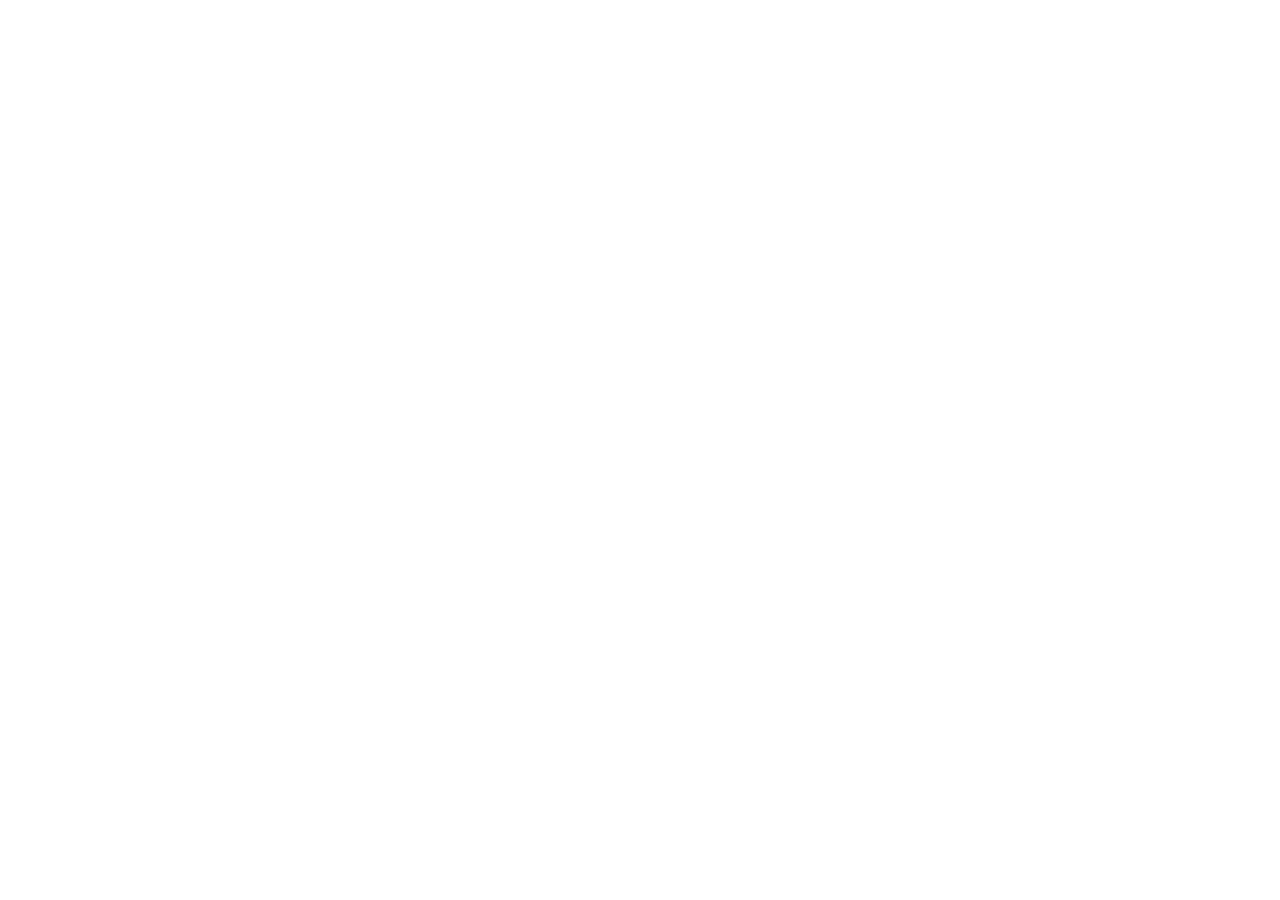
==== L10/index.html @ fbd33849 "first commit" ====
<!DOCTYPE html>
<html lang="en">
<head>
  <meta charset="UTF-8">
  <meta name="viewport" content="width=device-width, initial-scale=1.0">
  <link rel="stylesheet" href="style/main.css">
  <title>Document</title>
</head>
<body>
  
</body>
</html>
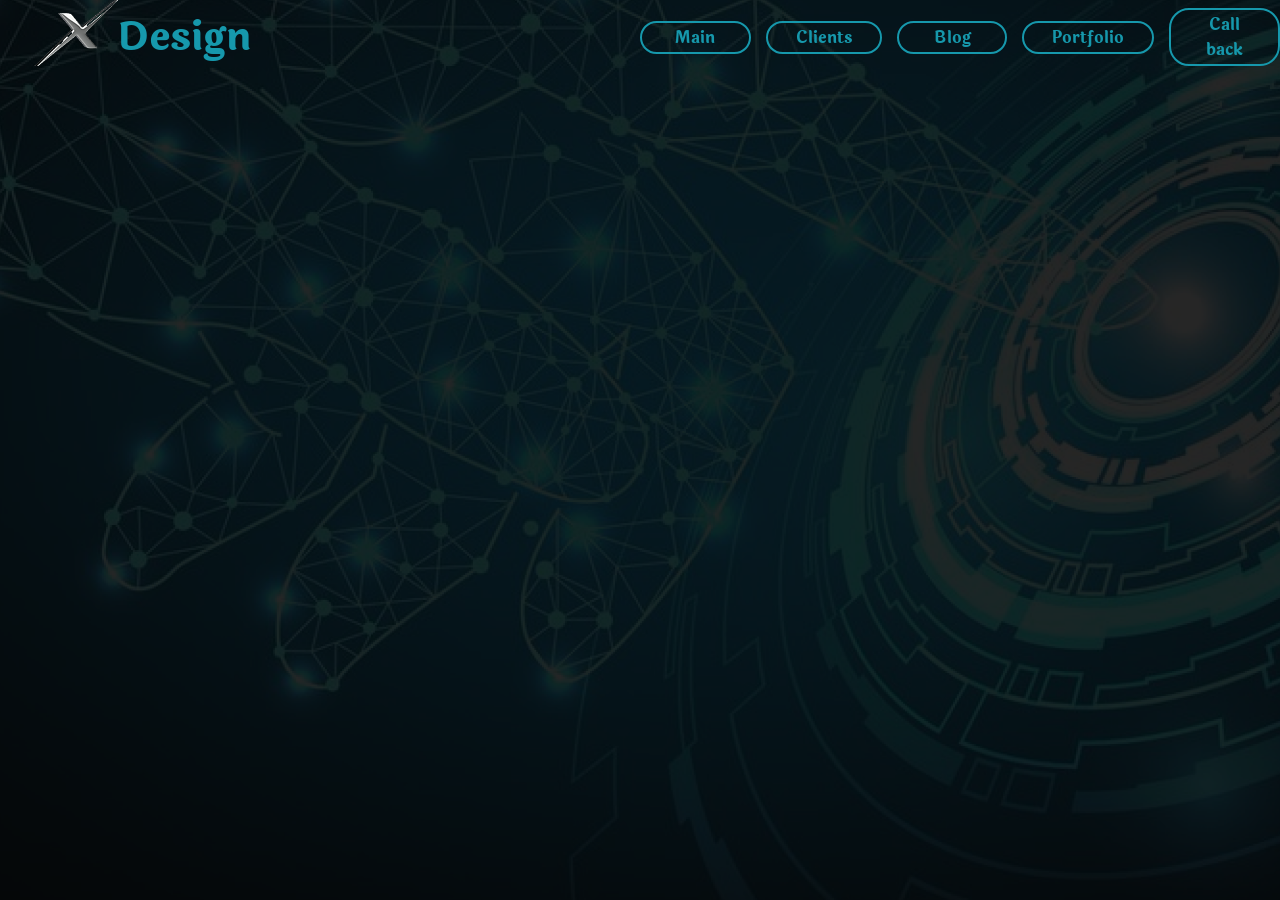
==== commit 4d6a6c0c: "first commit" ====
--- a/L10/index.html
+++ b/L10/index.html
@@ -3,10 +3,38 @@
 <head>
   <meta charset="UTF-8">
   <meta name="viewport" content="width=device-width, initial-scale=1.0">
+  <title>Document</title>
   <link rel="stylesheet" href="style/main.css">
-  <title>Document</title>
+
 </head>
 <body>
-  
+    <header class="header fl">
+      <div class="logo-box fl">
+        <img src="image/rh-production-55c0cf78365529-5ca30bbf4cc73-removebg-preview (2) 1.png" alt="" class="logo-img">
+        <h1 class="logo-text">Design</h1>
+      </div>
+      <div class="nav-box">
+        <nav>
+          <ul class="nav-list fl">
+            <li class="nav-item">
+              <a href="" class="nav-link">Main</a>
+            </li>
+            <li class="nav-item">
+              <a href="" class="nav-link">Clients</a>
+            </li>
+            <li class="nav-item">
+              <a href="" class="nav-link">Blog</a>
+            </li>
+            <li class="nav-item">
+              <a href="" class="nav-link">Portfolio</a>
+            </li>
+            <li class="nav-item">
+              <a href="" class="nav-link">Call back</a>
+            </li>
+          </ul>
+        </nav>
+      </div>
+    </header>
+    <main></main>
 </body>
 </html>
--- a/L10/style/main.css
+++ b/L10/style/main.css
@@ -0,0 +1,69 @@
+*{
+    margin: 0;
+    padding: 0;
+}
+
+:root{
+    --dk-font-color: #1698AC;
+    --it--font-color: #FFFFFF;
+}
+
+body{
+    font-family: laila;
+    margin: 0;
+    background: url(../image/Прототип.png);
+}
+
+.fl{
+    display: flex;
+    align-items: center;
+}
+
+.header{
+    justify-content: space-between;
+
+}
+
+.logo-box,
+.nav-box{
+    flex: 1;
+}
+
+.nav-list{
+    list-style: none;
+    gap: 15px;
+    
+}
+
+.logo-text,
+.nav-link{
+    color: var(--dk-font-color);
+    text-decoration: none;
+}
+
+.logo-text{
+    font-weight: 600;
+    font-size: 40px;
+    position: relative;
+    left: -40px;
+    
+}
+
+.nav-item{
+    border: 2px solid var(--dk-font-color);
+    border-radius: 20px;
+    padding: 2px 28px;
+    flex: 1;
+    text-align: center;
+    
+}
+
+.nav-item:hover{
+    border: 2px solid var(--it--font-color);
+    background-color: var(--dk-font-color);
+}
+
+@font-face {
+    font-family: Laila;
+    src: url(../fonts/Laila-Bold.ttf);
+}
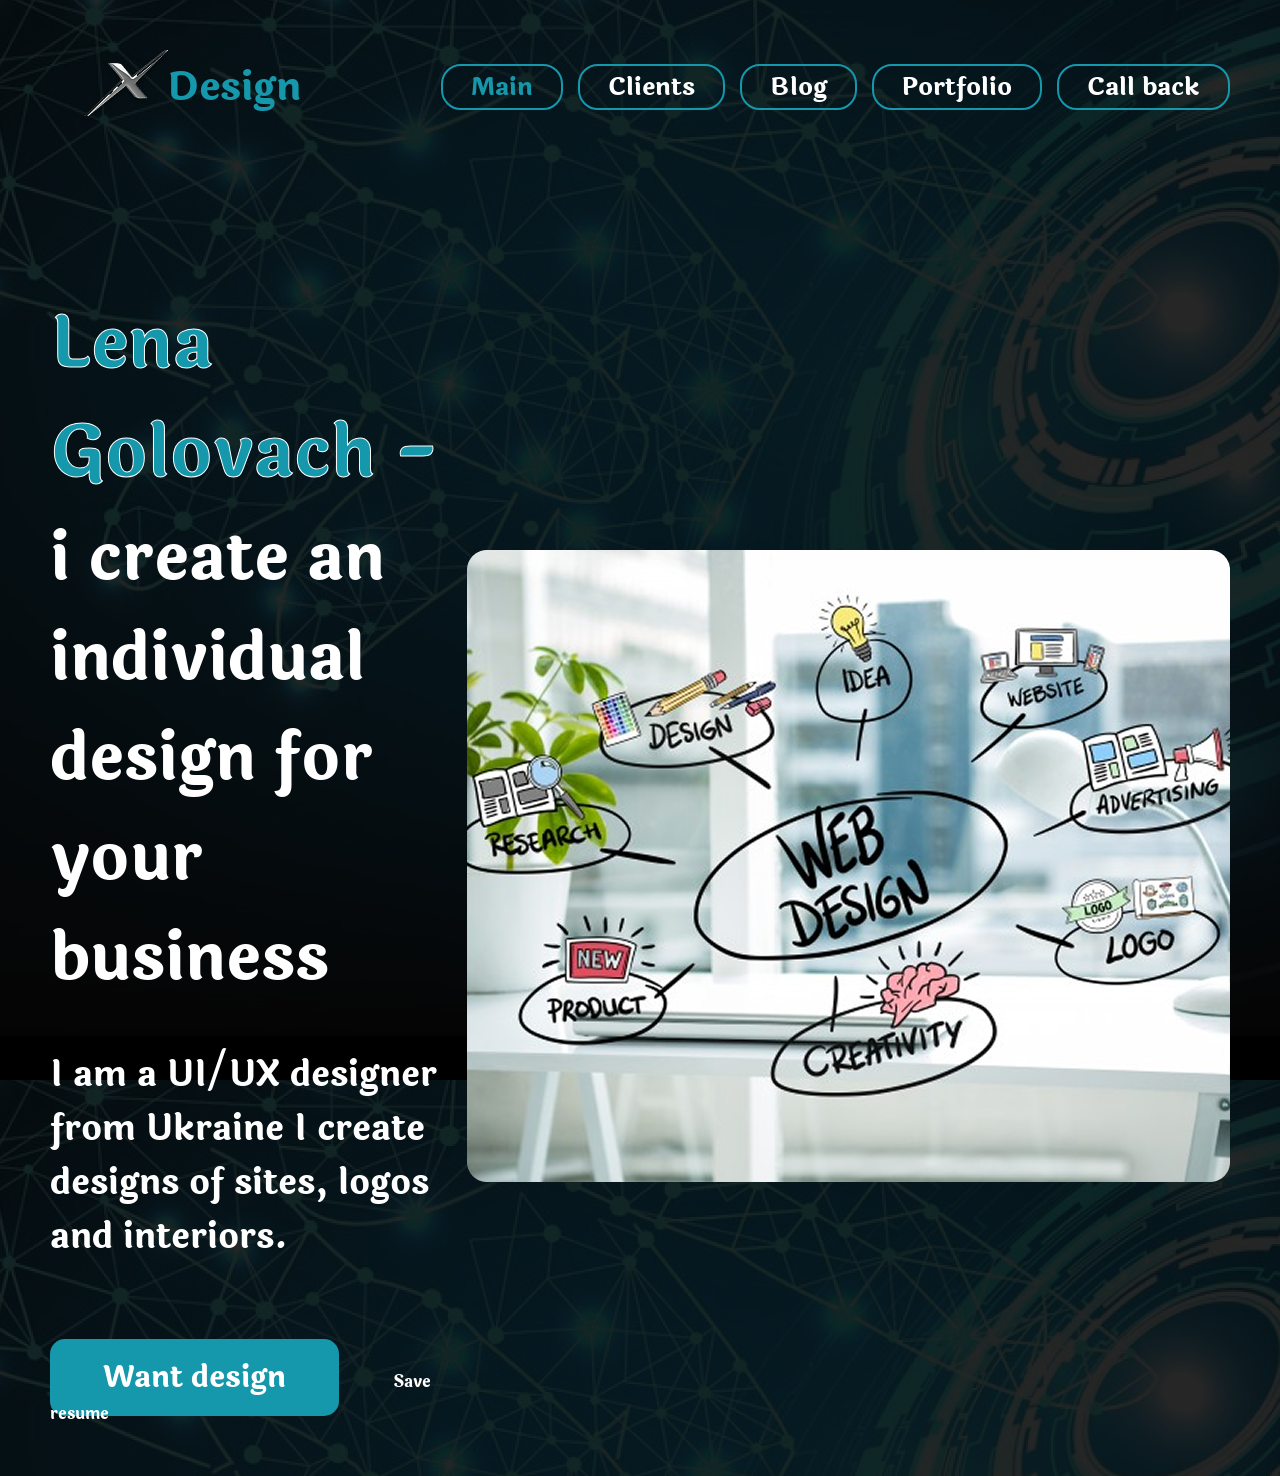
==== commit 2b0e67e8: "makeup done" ====
--- a/L10/index.html
+++ b/L10/index.html
@@ -1,5 +1,6 @@
 <!DOCTYPE html>
 <html lang="en">
+
 <head>
   <meta charset="UTF-8">
   <meta name="viewport" content="width=device-width, initial-scale=1.0">
@@ -7,34 +8,51 @@
   <link rel="stylesheet" href="style/main.css">
 
 </head>
+
 <body>
-    <header class="header fl">
-      <div class="logo-box fl">
-        <img src="image/rh-production-55c0cf78365529-5ca30bbf4cc73-removebg-preview (2) 1.png" alt="" class="logo-img">
-        <h1 class="logo-text">Design</h1>
+  <header class="header fl">
+    <div class="logo-box fl">
+      <img src="image/rh-production-55c0cf78365529-5ca30bbf4cc73-removebg-preview (2) 1.png" alt="" class="logo-img">
+      <h1 class="logo-text">Design</h1>
+    </div>
+    <div class="nav-box">
+      <nav>
+        <ul class="nav-list fl">
+          <li class="nav-item">
+            <a href="" class="nav-link1">Main</a>
+          </li>
+          <li class="nav-item">
+            <a href="" class="nav-link">Clients</a>
+          </li>
+          <li class="nav-item">
+            <a href="" class="nav-link">Blog</a>
+          </li>
+          <li class="nav-item">
+            <a href="" class="nav-link">Portfolio</a>
+          </li>
+          <li class="nav-item">
+            <a href="" class="nav-link">Call back</a>
+          </li>
+        </ul>
+      </nav>
+    </div>
+  </header>
+  <main class="fl main">
+    <div class="left-col col">
+      <h1 class="autor-name">Lena Golovach -</h1>
+      <p class="autor-about">i create an individual
+        design for your business</p>
+      <p class="autor-description">I am a UI/UX designer from Ukraine
+        I create designs of sites, logos and interiors.</p>
+      <div class="autor-link-box">
+        <a href="#" class="autor-link1">Want design</a>
+        <a href="#" class="autor-link">Save resume</a>
       </div>
-      <div class="nav-box">
-        <nav>
-          <ul class="nav-list fl">
-            <li class="nav-item">
-              <a href="" class="nav-link">Main</a>
-            </li>
-            <li class="nav-item">
-              <a href="" class="nav-link">Clients</a>
-            </li>
-            <li class="nav-item">
-              <a href="" class="nav-link">Blog</a>
-            </li>
-            <li class="nav-item">
-              <a href="" class="nav-link">Portfolio</a>
-            </li>
-            <li class="nav-item">
-              <a href="" class="nav-link">Call back</a>
-            </li>
-          </ul>
-        </nav>
-      </div>
-    </header>
-    <main></main>
+    </div>
+    <div class="right-col col">
+      <img src="image/web-design-concepts-with--5dcd654d15c38 1.png" class="autor-banner" alt="">
+    </div>
+  </main>
 </body>
+
 </html>
--- a/L10/style/main.css
+++ b/L10/style/main.css
@@ -12,6 +12,7 @@
     font-family: laila;
     margin: 0;
     background: url(../image/Прототип.png);
+    padding: 50px;
 }
 
 .fl{
@@ -32,12 +33,21 @@
 .nav-list{
     list-style: none;
     gap: 15px;
+    text-decoration: none;
     
+}
+.nav-link1{
+    color: var(--dk-font-color);
+    text-decoration: none;
+}
+
+.nav-link{
+    white-space: nowrap;
 }
 
 .logo-text,
 .nav-link{
-    color: var(--dk-font-color);
+    color: var(--it--font-color);
     text-decoration: none;
 }
 
@@ -46,6 +56,7 @@
     font-size: 40px;
     position: relative;
     left: -40px;
+    color: var(--dk-font-color);
     
 }
 
@@ -66,4 +77,92 @@
 @font-face {
     font-family: Laila;
     src: url(../fonts/Laila-Bold.ttf);
+}
+
+@media (max-width: 768px){
+    .nav-link,
+    .nav-link1{
+        font-size: 5px;
+    }
+
+    .nav-box{
+        display: none;
+    }
+}
+
+@media (min-width: 768px) and (max-width: 1024px){
+    .nav-link,
+    .nav-link1{
+        font-size: 15px;
+    }
+
+    .header{
+        flex-direction: column;
+        gap: 10px;
+    }
+}
+
+@media (min-width: 1024px) and (max-width: 1400px){
+    .nav-link,
+    .nav-link1{
+        font-size: 25px;
+    }
+}
+
+@media (min-width: 1400px){
+    .nav-link,
+    .nav-link1{
+        font-size: 35px;
+    }
+}
+
+.autor-name{
+    font-size: 70px;
+    color: #1698AC;
+    margin-top: 166px;
+    -webkit-text-stroke: 1px var(--it--font-color);
+}
+
+.autor-about{
+    font-size: 65px;
+    color: #FFFFFF;
+}
+
+.autor-description{
+    font-size: 35px;
+    color: #FFFFFF;
+    margin-top: 40px;
+    font-weight: 300;
+}
+
+.autor-link1{
+    background-color: #1698AC;
+    color: #FFFFFF;
+    text-decoration: none;
+    font-size: 30px;
+    border-radius: 15px;
+    padding: 15px 53px;
+    font-weight: 300;
+}
+
+.autor-link{
+    text-decoration: none;
+    color: #FFFFFF;
+    margin-left: 40px;
+    padding: 5px 10px;
+    border-radius: 10px;
+    font-weight: 600;
+}
+
+.autor-link:hover{
+    background-color: var(--dk-font-color);
+    border: 1px solid var(--it--font-color);
+}
+
+.autor-link-box{
+    margin-top: 90px;
+}
+
+.right-col{
+    margin-top: 189px;
 }
